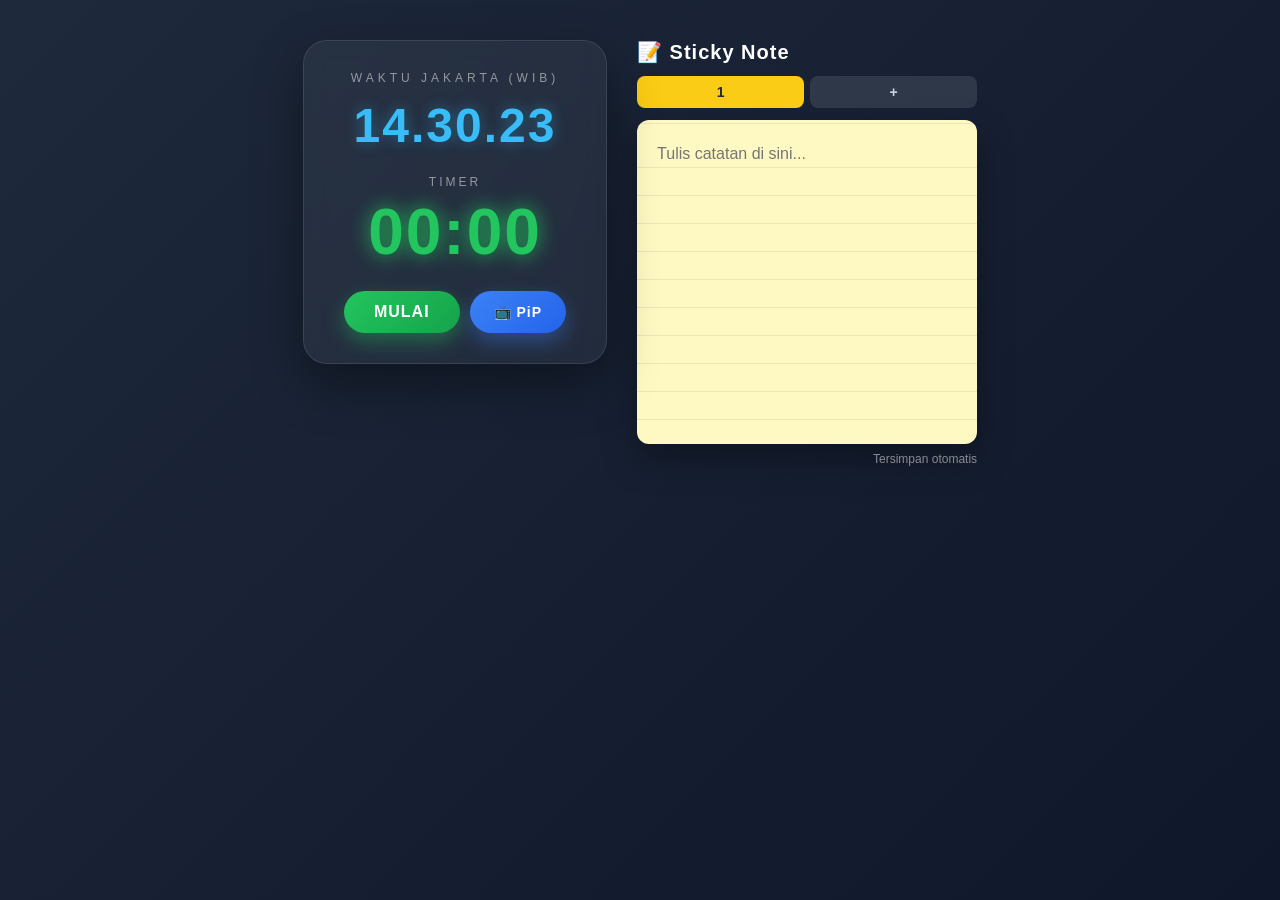
==== timer.html @ 6ead71ce "Create timer.html" ====
<!DOCTYPE html>
<html lang="id">
<head>
<meta charset="UTF-8">
<meta name="viewport" content="width=device-width, initial-scale=1.0">
<title>Timer, Jam Jakarta & Sticky Note</title>
<style>
  * {
    margin: 0;
    padding: 0;
    box-sizing: border-box;
    font-family: 'Segoe UI', Tahoma, sans-serif;
  }

  body {
    min-height: 100vh;
    background: linear-gradient(135deg, #1e293b, #0f172a);
    display: flex;
    flex-wrap: wrap;
    justify-content: center;
    align-items: flex-start;
    gap: 30px;
    padding: 40px 20px;
    color: #fff;
  }

  /* ===== KARTU UTAMA (TIMER + JAM) ===== */
  .main-card {
    background: rgba(255,255,255,0.05);
    border: 1px solid rgba(255,255,255,0.1);
    border-radius: 24px;
    padding: 30px 40px;
    text-align: center;
    backdrop-filter: blur(10px);
    box-shadow: 0 20px 50px rgba(0,0,0,0.4);
    display: flex;
    flex-direction: column;
    align-items: center;
    gap: 8px;
    transition: background 0.3s;
  }

  /* Mode PiP: background lebih gelap agar kontras */
  .main-card.pip-mode {
    background: #0f172a;
    border-color: #334155;
  }

  /* Jam Jakarta */
  .clock-display {
    font-size: 48px;
    font-weight: 600;
    font-variant-numeric: tabular-nums;
    letter-spacing: 2px;
    color: #38bdf8;
    text-shadow: 0 0 15px rgba(56,189,248,0.4);
    line-height: 1.2;
  }

  .clock-label {
    font-size: 12px;
    letter-spacing: 4px;
    text-transform: uppercase;
    opacity: 0.5;
    margin-bottom: 4px;
  }

  /* Timer */
  .timer-display {
    font-size: 64px;
    font-weight: 700;
    font-variant-numeric: tabular-nums;
    letter-spacing: 2px;
    transition: color 0.4s ease, text-shadow 0.4s ease;
    text-shadow: 0 0 20px currentColor;
    line-height: 1.1;
  }

  .timer-display.hijau   { color: #22c55e; }
  .timer-display.kuning  { color: #eab308; }
  .timer-display.merah   { color: #ef4444; }

  .timer-label {
    font-size: 12px;
    letter-spacing: 3px;
    text-transform: uppercase;
    opacity: 0.5;
  }

  /* Tombol-tombol */
  .btn-row {
    display: flex;
    gap: 10px;
    margin-top: 16px;
    flex-wrap: wrap;
    justify-content: center;
  }

  .btn {
    padding: 12px 30px;
    font-size: 16px;
    font-weight: 700;
    letter-spacing: 1px;
    border: none;
    border-radius: 50px;
    cursor: pointer;
    transition: transform 0.15s, box-shadow 0.15s, opacity 0.2s;
    color: #fff;
  }

  .btn:hover:not(:disabled) { transform: translateY(-2px); }
  .btn:active:not(:disabled) { transform: translateY(1px); }
  .btn:disabled { opacity: 0.5; cursor: not-allowed; }

  .btn-start {
    background: linear-gradient(135deg, #22c55e, #16a34a);
    box-shadow: 0 8px 20px rgba(34,197,94,0.4);
  }

  .btn-pip {
    background: linear-gradient(135deg, #3b82f6, #2563eb);
    box-shadow: 0 8px 20px rgba(59,130,246,0.4);
    font-size: 14px;
    padding: 10px 24px;
  }

  /* ===== STICKY NOTE ===== */
  .note-container {
    width: 340px;
  }

  .note-header {
    display: flex;
    justify-content: space-between;
    align-items: center;
    margin-bottom: 12px;
  }

  .note-header h2 { font-size: 20px; font-weight: 600; letter-spacing: 1px; }

  .note-tabs { display: flex; gap: 6px; flex-wrap: wrap; margin-bottom: 12px; }

  .note-tab {
    flex: 1;
    min-width: 40px;
    padding: 8px 0;
    text-align: center;
    font-size: 14px;
    font-weight: 600;
    border: none;
    border-radius: 8px;
    cursor: pointer;
    background: rgba(255,255,255,0.1);
    color: #cbd5e1;
    transition: background 0.2s, color 0.2s;
  }

  .note-tab.active { background: #facc15; color: #1e293b; }

  .sticky-note {
    background: #fef9c3;
    color: #422006;
    border-radius: 12px;
    padding: 20px;
    min-height: 320px;
    box-shadow: 0 15px 35px rgba(0,0,0,0.35);
    background-image: repeating-linear-gradient(
      transparent,
      transparent 27px,
      rgba(0,0,0,0.07) 27px,
      rgba(0,0,0,0.07) 28px
    );
    background-position: 0 20px;
  }

  .sticky-note textarea {
    width: 100%;
    min-height: 280px;
    background: transparent;
    border: none;
    outline: none;
    resize: none;
    font-size: 16px;
    line-height: 28px;
    color: #422006;
    font-family: 'Comic Sans MS', 'Segoe UI', sans-serif;
  }

  .note-status { margin-top: 8px; font-size: 12px; opacity: 0.5; text-align: right; transition: opacity 0.3s; }

  /* ===== RESPONSIVE ===== */
  @media (max-width: 760px) {
    .clock-display { font-size: 36px; }
    .timer-display { font-size: 52px; }
    .main-card { padding: 24px 28px; }
    .note-container { width: 100%; max-width: 400px; }
  }
</style>
</head>
<body>

  <!-- ===== KARTU UTAMA: JAM + TIMER ===== -->
  <div class="main-card" id="mainCard">
    <!-- Jam Jakarta -->
    <div class="clock-label">Waktu Jakarta (WIB)</div>
    <div class="clock-display" id="clockDisplay">--:--:--</div>

    <!-- Timer -->
    <div class="timer-label" style="margin-top: 12px;">Timer</div>
    <div class="timer-display hijau" id="timerDisplay">00:00</div>

    <!-- Tombol -->
    <div class="btn-row">
      <button class="btn btn-start" id="startBtn" onclick="startTimer()">MULAI</button>
      <button class="btn btn-pip" id="pipBtn" onclick="togglePiP()">📺 PiP</button>
    </div>
  </div>

  <!-- ===== STICKY NOTE ===== -->
  <div class="note-container">
    <div class="note-header">
      <h2>📝 Sticky Note</h2>
    </div>
    <div class="note-tabs" id="tabs"></div>
    <div class="sticky-note">
      <textarea id="noteArea" placeholder="Tulis catatan di sini..."></textarea>
    </div>
    <div class="note-status" id="noteStatus">Tersimpan otomatis</div>
  </div>

<script>
  /* =========================================================
     JAM JAKARTA (WIB)
     ========================================================= */
  function updateClock() {
    const now = new Date();
    // Format jam:menit:detik dengan timezone Asia/Jakarta
    const timeStr = now.toLocaleTimeString('id-ID', {
      timeZone: 'Asia/Jakarta',
      hour: '2-digit',
      minute: '2-digit',
      second: '2-digit',
      hour12: false
    });
    document.getElementById('clockDisplay').textContent = timeStr;
  }
  // Update jam setiap detik
  setInterval(updateClock, 1000);
  updateClock(); // panggil langsung saat load

  /* =========================================================
     TIMER
     ========================================================= */
  let seconds = 0;
  let interval = null;
  let running = false;

  const timerDisplay = document.getElementById('timerDisplay');
  const startBtn = document.getElementById('startBtn');

  function formatTime(total) {
    const m = Math.floor(total / 60).toString().padStart(2, '0');
    const s = (total % 60).toString().padStart(2, '0');
    return `${m}:${s}`;
  }

  // Aturan warna:
  // 0 - 60 detik   -> hijau
  // 61 - 110 detik -> kuning (menit 1:01 s/d 1:50)
  // >= 111 detik   -> merah (mulai menit 1:51 ke atas)
  function getColorClass(total) {
    if (total <= 60) return 'hijau';
    if (total <= 110) return 'kuning';
    return 'merah';
  }

  function updateTimerDisplay() {
    timerDisplay.textContent = formatTime(seconds);
    const cls = getColorClass(seconds);
    timerDisplay.classList.remove('hijau', 'kuning', 'merah');
    timerDisplay.classList.add(cls);
  }

  function startTimer() {
    if (running) return;
    running = true;
    seconds = 0;
    updateTimerDisplay();
    startBtn.disabled = true;
    startBtn.textContent = 'BERJALAN...';
    interval = setInterval(() => {
      seconds++;
      updateTimerDisplay();
    }, 1000);
  }

  /* =========================================================
     STICKY NOTE (MULTI TAB)
     ========================================================= */
  const STORAGE_KEY = 'sticky_notes_timerApp';
  const noteArea = document.getElementById('noteArea');
  const tabsEl = document.getElementById('tabs');
  const statusEl = document.getElementById('noteStatus');

  let notes = [];
  let activeIndex = 0;

  function loadNotes() {
    try {
      const raw = localStorage.getItem(STORAGE_KEY);
      notes = raw ? JSON.parse(raw) : [];
    } catch (e) {
      notes = [];
    }
    if (!Array.isArray(notes) || notes.length === 0) notes = [''];
    activeIndex = 0;
  }

  function saveNotes() {
    localStorage.setItem(STORAGE_KEY, JSON.stringify(notes));
    statusEl.textContent = 'Tersimpan ✓';
    statusEl.style.opacity = '0.8';
    clearTimeout(saveNotes._t);
    saveNotes._t = setTimeout(() => {
      statusEl.textContent = 'Tersimpan otomatis';
      statusEl.style.opacity = '0.5';
    }, 1200);
  }

  function renderTabs() {
    tabsEl.innerHTML = '';
    notes.forEach((_, i) => {
      const btn = document.createElement('button');
      btn.className = 'note-tab' + (i === activeIndex ? ' active' : '');
      btn.textContent = i + 1;
      btn.onclick = () => switchNote(i);
      tabsEl.appendChild(btn);
    });
    // Tombol tambah catatan
    const addBtn = document.createElement('button');
    addBtn.className = 'note-tab';
    addBtn.textContent = '+';
    addBtn.title = 'Tambah catatan baru';
    addBtn.onclick = addNote;
    tabsEl.appendChild(addBtn);
  }

  function renderNote() {
    noteArea.value = notes[activeIndex] || '';
  }

  function switchNote(i) {
    activeIndex = i;
    renderTabs();
    renderNote();
  }

  function addNote() {
    notes.push('');
    activeIndex = notes.length - 1;
    saveNotes();
    renderTabs();
    renderNote();
    noteArea.focus();
  }

  noteArea.addEventListener('input', () => {
    notes[activeIndex] = noteArea.value;
    saveNotes();
  });

  // Inisialisasi sticky note
  loadNotes();
  renderTabs();
  renderNote();

  /* =========================================================
     PICTURE-IN-PICTURE (Timer + Jam Jakarta)
     ========================================================= */
  let pipWindow = null;
  const mainCard = document.getElementById('mainCard');
  const pipBtn = document.getElementById('pipBtn');

  async function togglePiP() {
    // Jika PiP sudah terbuka, tutup
    if (pipWindow) {
      pipWindow.close();
      return;
    }

    // Cek dukungan browser
    if (!('documentPictureInPicture' in window)) {
      alert('Browser Anda belum mendukung Document Picture-in-Picture. Gunakan Chrome atau Edge versi terbaru.');
      return;
    }

    try {
      // 1. Buka jendela PiP baru
      pipWindow = await documentPictureInPicture.requestWindow({
        width: 360,
        height: 220,
        disallowReturnToOpener: false
      });

      // 2. Salin stylesheet dari halaman utama ke jendela PiP
      [...document.styleSheets].forEach((styleSheet) => {
        try {
          const cssRules = [...styleSheet.cssRules].map(rule => rule.cssText).join('');
          const style = document.createElement('style');
          style.textContent = cssRules;
          pipWindow.document.head.appendChild(style);
        } catch (e) {
          // Jika CORS, gunakan link
          const link = document.createElement('link');
          link.rel = 'stylesheet';
          link.href = styleSheet.href;
          pipWindow.document.head.appendChild(link);
        }
      });

      // 3. Atur body jendela PiP
      pipWindow.document.body.style.margin = '0';
      pipWindow.document.body.style.background = '#0f172a';
      pipWindow.document.body.style.display = 'flex';
      pipWindow.document.body.style.justifyContent = 'center';
      pipWindow.document.body.style.alignItems = 'center';
      pipWindow.document.body.style.height = '100vh';
      pipWindow.document.body.style.padding = '10px';
      pipWindow.document.body.style.boxSizing = 'border-box';

      // 4. Pindahkan kartu utama (jam + timer + tombol) ke PiP
      mainCard.classList.add('pip-mode');
      pipWindow.document.body.appendChild(mainCard);

      // 5. Ubah teks tombol PiP
      pipBtn.textContent = '✖ Tutup PiP';

      // 6. Handle saat PiP ditutup (oleh user atau program)
      pipWindow.addEventListener('pagehide', () => {
        // Kembalikan kartu ke body utama
        document.body.prepend(mainCard);
        mainCard.classList.remove('pip-mode');
        pipBtn.textContent = '📺 PiP';
        pipWindow = null;
      });

    } catch (error) {
      console.error('Gagal membuka PiP:', error);
      alert('Gagal membuka Picture-in-Picture. Pastikan Anda mengakses via HTTPS atau localhost.');
      pipWindow = null;
    }
  }
</script>
</body>
</html>
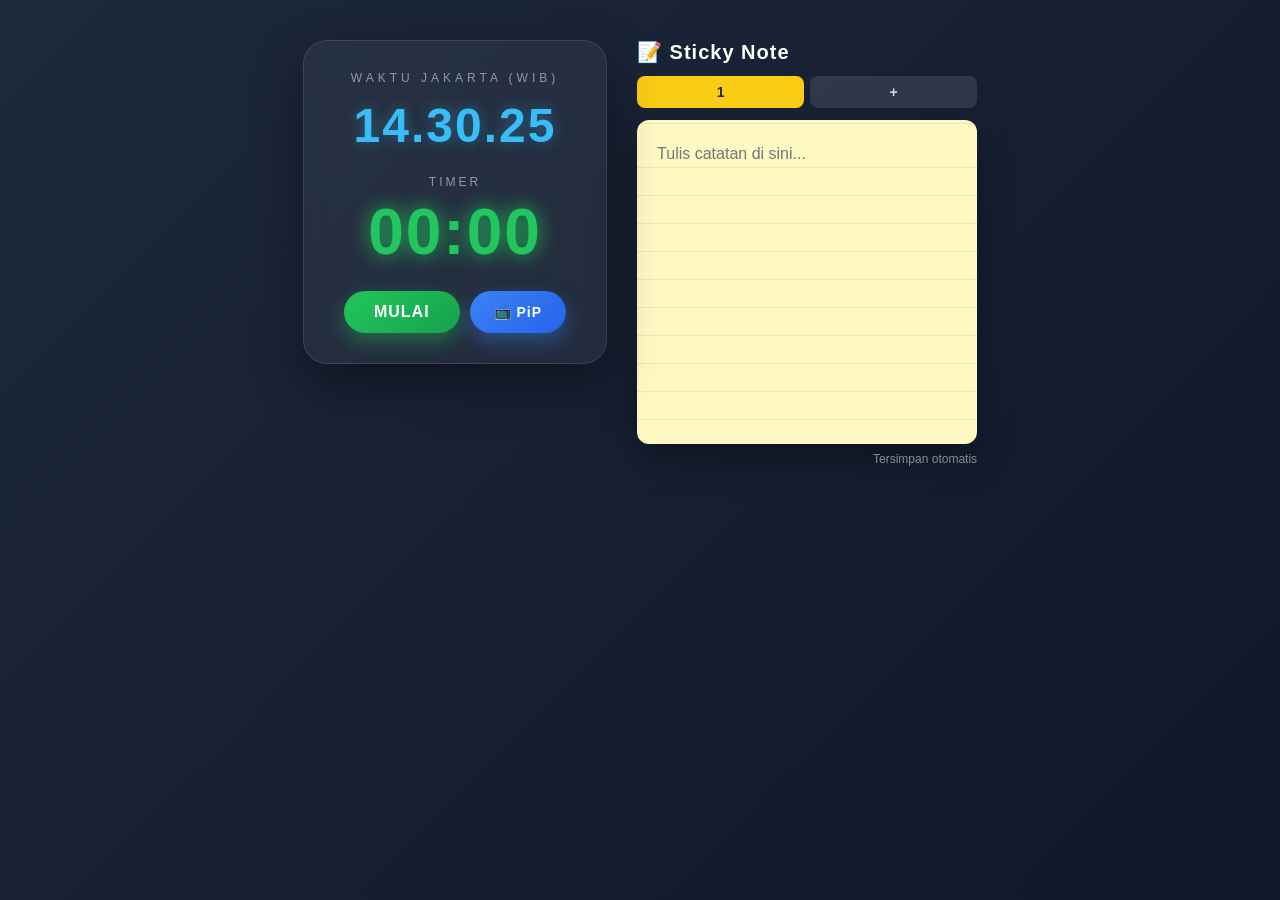
==== commit f1f14f21: "Update timer.html" ====
--- a/timer.html
+++ b/timer.html
@@ -5,109 +5,56 @@
 <meta name="viewport" content="width=device-width, initial-scale=1.0">
 <title>Timer, Jam Jakarta & Sticky Note</title>
 <style>
-  * {
-    margin: 0;
-    padding: 0;
-    box-sizing: border-box;
-    font-family: 'Segoe UI', Tahoma, sans-serif;
-  }
+  * { margin: 0; padding: 0; box-sizing: border-box; font-family: 'Segoe UI', Tahoma, sans-serif; }
 
   body {
     min-height: 100vh;
     background: linear-gradient(135deg, #1e293b, #0f172a);
-    display: flex;
-    flex-wrap: wrap;
-    justify-content: center;
-    align-items: flex-start;
-    gap: 30px;
-    padding: 40px 20px;
-    color: #fff;
-  }
-
-  /* ===== KARTU UTAMA (TIMER + JAM) ===== */
+    display: flex; flex-wrap: wrap; justify-content: center; align-items: flex-start;
+    gap: 30px; padding: 40px 20px; color: #fff;
+  }
+
   .main-card {
     background: rgba(255,255,255,0.05);
     border: 1px solid rgba(255,255,255,0.1);
-    border-radius: 24px;
-    padding: 30px 40px;
-    text-align: center;
+    border-radius: 24px; padding: 30px 40px; text-align: center;
     backdrop-filter: blur(10px);
     box-shadow: 0 20px 50px rgba(0,0,0,0.4);
-    display: flex;
-    flex-direction: column;
-    align-items: center;
-    gap: 8px;
+    display: flex; flex-direction: column; align-items: center; gap: 8px;
     transition: background 0.3s;
   }
-
-  /* Mode PiP: background lebih gelap agar kontras */
-  .main-card.pip-mode {
-    background: #0f172a;
-    border-color: #334155;
-  }
-
-  /* Jam Jakarta */
+  .main-card.pip-mode { background: #0f172a; border-color: #334155; }
+
   .clock-display {
-    font-size: 48px;
-    font-weight: 600;
-    font-variant-numeric: tabular-nums;
-    letter-spacing: 2px;
-    color: #38bdf8;
-    text-shadow: 0 0 15px rgba(56,189,248,0.4);
-    line-height: 1.2;
-  }
-
+    font-size: 48px; font-weight: 600; font-variant-numeric: tabular-nums;
+    letter-spacing: 2px; color: #38bdf8;
+    text-shadow: 0 0 15px rgba(56,189,248,0.4); line-height: 1.2;
+  }
   .clock-label {
-    font-size: 12px;
-    letter-spacing: 4px;
-    text-transform: uppercase;
-    opacity: 0.5;
-    margin-bottom: 4px;
-  }
-
-  /* Timer */
+    font-size: 12px; letter-spacing: 4px; text-transform: uppercase;
+    opacity: 0.5; margin-bottom: 4px;
+  }
+
   .timer-display {
-    font-size: 64px;
-    font-weight: 700;
-    font-variant-numeric: tabular-nums;
-    letter-spacing: 2px;
-    transition: color 0.4s ease, text-shadow 0.4s ease;
-    text-shadow: 0 0 20px currentColor;
-    line-height: 1.1;
-  }
-
+    font-size: 64px; font-weight: 700; font-variant-numeric: tabular-nums;
+    letter-spacing: 2px; transition: color 0.4s ease, text-shadow 0.4s ease;
+    text-shadow: 0 0 20px currentColor; line-height: 1.1;
+  }
   .timer-display.hijau   { color: #22c55e; }
   .timer-display.kuning  { color: #eab308; }
   .timer-display.merah   { color: #ef4444; }
 
   .timer-label {
-    font-size: 12px;
-    letter-spacing: 3px;
-    text-transform: uppercase;
-    opacity: 0.5;
-  }
-
-  /* Tombol-tombol */
-  .btn-row {
-    display: flex;
-    gap: 10px;
-    margin-top: 16px;
-    flex-wrap: wrap;
-    justify-content: center;
-  }
+    font-size: 12px; letter-spacing: 3px; text-transform: uppercase; opacity: 0.5;
+  }
+
+  .btn-row { display: flex; gap: 10px; margin-top: 16px; flex-wrap: wrap; justify-content: center; }
 
   .btn {
-    padding: 12px 30px;
-    font-size: 16px;
-    font-weight: 700;
-    letter-spacing: 1px;
-    border: none;
-    border-radius: 50px;
-    cursor: pointer;
+    padding: 12px 30px; font-size: 16px; font-weight: 700; letter-spacing: 1px;
+    border: none; border-radius: 50px; cursor: pointer; color: #fff;
     transition: transform 0.15s, box-shadow 0.15s, opacity 0.2s;
-    color: #fff;
-  }
-
+  }
   .btn:hover:not(:disabled) { transform: translateY(-2px); }
   .btn:active:not(:disabled) { transform: translateY(1px); }
   .btn:disabled { opacity: 0.5; cursor: not-allowed; }
@@ -116,79 +63,40 @@
     background: linear-gradient(135deg, #22c55e, #16a34a);
     box-shadow: 0 8px 20px rgba(34,197,94,0.4);
   }
-
   .btn-pip {
     background: linear-gradient(135deg, #3b82f6, #2563eb);
     box-shadow: 0 8px 20px rgba(59,130,246,0.4);
-    font-size: 14px;
-    padding: 10px 24px;
-  }
-
-  /* ===== STICKY NOTE ===== */
-  .note-container {
-    width: 340px;
-  }
-
-  .note-header {
-    display: flex;
-    justify-content: space-between;
-    align-items: center;
-    margin-bottom: 12px;
-  }
-
+    font-size: 14px; padding: 10px 24px;
+  }
+
+  .note-container { width: 340px; }
+  .note-header { display: flex; justify-content: space-between; align-items: center; margin-bottom: 12px; }
   .note-header h2 { font-size: 20px; font-weight: 600; letter-spacing: 1px; }
-
   .note-tabs { display: flex; gap: 6px; flex-wrap: wrap; margin-bottom: 12px; }
-
   .note-tab {
-    flex: 1;
-    min-width: 40px;
-    padding: 8px 0;
-    text-align: center;
-    font-size: 14px;
-    font-weight: 600;
-    border: none;
-    border-radius: 8px;
-    cursor: pointer;
-    background: rgba(255,255,255,0.1);
-    color: #cbd5e1;
+    flex: 1; min-width: 40px; padding: 8px 0; text-align: center;
+    font-size: 14px; font-weight: 600; border: none; border-radius: 8px;
+    cursor: pointer; background: rgba(255,255,255,0.1); color: #cbd5e1;
     transition: background 0.2s, color 0.2s;
   }
-
   .note-tab.active { background: #facc15; color: #1e293b; }
 
   .sticky-note {
-    background: #fef9c3;
-    color: #422006;
-    border-radius: 12px;
-    padding: 20px;
-    min-height: 320px;
-    box-shadow: 0 15px 35px rgba(0,0,0,0.35);
+    background: #fef9c3; color: #422006; border-radius: 12px; padding: 20px;
+    min-height: 320px; box-shadow: 0 15px 35px rgba(0,0,0,0.35);
     background-image: repeating-linear-gradient(
-      transparent,
-      transparent 27px,
-      rgba(0,0,0,0.07) 27px,
-      rgba(0,0,0,0.07) 28px
+      transparent, transparent 27px,
+      rgba(0,0,0,0.07) 27px, rgba(0,0,0,0.07) 28px
     );
     background-position: 0 20px;
   }
-
   .sticky-note textarea {
-    width: 100%;
-    min-height: 280px;
-    background: transparent;
-    border: none;
-    outline: none;
-    resize: none;
-    font-size: 16px;
-    line-height: 28px;
-    color: #422006;
-    font-family: 'Comic Sans MS', 'Segoe UI', sans-serif;
-  }
-
+    width: 100%; min-height: 280px; background: transparent; border: none;
+    outline: none; resize: none; font-size: 16px; line-height: 28px;
+    color: #422006; font-family: 'Comic Sans MS', 'Segoe UI', sans-serif;
+  }
   .note-status { margin-top: 8px; font-size: 12px; opacity: 0.5; text-align: right; transition: opacity 0.3s; }
 
-  /* ===== RESPONSIVE ===== */
   @media (max-width: 760px) {
     .clock-display { font-size: 36px; }
     .timer-display { font-size: 52px; }
@@ -199,28 +107,21 @@
 </head>
 <body>
 
-  <!-- ===== KARTU UTAMA: JAM + TIMER ===== -->
   <div class="main-card" id="mainCard">
-    <!-- Jam Jakarta -->
     <div class="clock-label">Waktu Jakarta (WIB)</div>
     <div class="clock-display" id="clockDisplay">--:--:--</div>
 
-    <!-- Timer -->
     <div class="timer-label" style="margin-top: 12px;">Timer</div>
     <div class="timer-display hijau" id="timerDisplay">00:00</div>
 
-    <!-- Tombol -->
     <div class="btn-row">
       <button class="btn btn-start" id="startBtn" onclick="startTimer()">MULAI</button>
       <button class="btn btn-pip" id="pipBtn" onclick="togglePiP()">📺 PiP</button>
     </div>
   </div>
 
-  <!-- ===== STICKY NOTE ===== -->
   <div class="note-container">
-    <div class="note-header">
-      <h2>📝 Sticky Note</h2>
-    </div>
+    <div class="note-header"><h2>📝 Sticky Note</h2></div>
     <div class="note-tabs" id="tabs"></div>
     <div class="sticky-note">
       <textarea id="noteArea" placeholder="Tulis catatan di sini..."></textarea>
@@ -230,33 +131,39 @@
 
 <script>
   /* =========================================================
+     REFERENSI ELEMEN (disimpan di variabel global)
+     PENTING: referensi ini tetap valid walau elemen dipindah
+     ke dokumen lain (jendela PiP).
+     ========================================================= */
+  const clockDisplay = document.getElementById('clockDisplay');
+  const timerDisplay = document.getElementById('timerDisplay');
+  const mainCard     = document.getElementById('mainCard');
+  const startBtn     = document.getElementById('startBtn');
+  const pipBtn       = document.getElementById('pipBtn');
+
+  /* =========================================================
      JAM JAKARTA (WIB)
+     Menggunakan referensi elemen yang tersimpan, sehingga
+     tetap update walau elemen sudah pindah ke PiP.
      ========================================================= */
   function updateClock() {
     const now = new Date();
-    // Format jam:menit:detik dengan timezone Asia/Jakarta
     const timeStr = now.toLocaleTimeString('id-ID', {
       timeZone: 'Asia/Jakarta',
-      hour: '2-digit',
-      minute: '2-digit',
-      second: '2-digit',
+      hour: '2-digit', minute: '2-digit', second: '2-digit',
       hour12: false
     });
-    document.getElementById('clockDisplay').textContent = timeStr;
-  }
-  // Update jam setiap detik
+    clockDisplay.textContent = timeStr;
+  }
   setInterval(updateClock, 1000);
-  updateClock(); // panggil langsung saat load
+  updateClock();
 
   /* =========================================================
      TIMER
      ========================================================= */
   let seconds = 0;
+  let running = false;
   let interval = null;
-  let running = false;
-
-  const timerDisplay = document.getElementById('timerDisplay');
-  const startBtn = document.getElementById('startBtn');
 
   function formatTime(total) {
     const m = Math.floor(total / 60).toString().padStart(2, '0');
@@ -264,10 +171,6 @@
     return `${m}:${s}`;
   }
 
-  // Aturan warna:
-  // 0 - 60 detik   -> hijau
-  // 61 - 110 detik -> kuning (menit 1:01 s/d 1:50)
-  // >= 111 detik   -> merah (mulai menit 1:51 ke atas)
   function getColorClass(total) {
     if (total <= 60) return 'hijau';
     if (total <= 110) return 'kuning';
@@ -299,7 +202,7 @@
      ========================================================= */
   const STORAGE_KEY = 'sticky_notes_timerApp';
   const noteArea = document.getElementById('noteArea');
-  const tabsEl = document.getElementById('tabs');
+  const tabsEl   = document.getElementById('tabs');
   const statusEl = document.getElementById('noteStatus');
 
   let notes = [];
@@ -309,9 +212,7 @@
     try {
       const raw = localStorage.getItem(STORAGE_KEY);
       notes = raw ? JSON.parse(raw) : [];
-    } catch (e) {
-      notes = [];
-    }
+    } catch (e) { notes = []; }
     if (!Array.isArray(notes) || notes.length === 0) notes = [''];
     activeIndex = 0;
   }
@@ -336,7 +237,6 @@
       btn.onclick = () => switchNote(i);
       tabsEl.appendChild(btn);
     });
-    // Tombol tambah catatan
     const addBtn = document.createElement('button');
     addBtn.className = 'note-tab';
     addBtn.textContent = '+';
@@ -345,22 +245,14 @@
     tabsEl.appendChild(addBtn);
   }
 
-  function renderNote() {
-    noteArea.value = notes[activeIndex] || '';
-  }
-
-  function switchNote(i) {
-    activeIndex = i;
-    renderTabs();
-    renderNote();
-  }
+  function renderNote() { noteArea.value = notes[activeIndex] || ''; }
+
+  function switchNote(i) { activeIndex = i; renderTabs(); renderNote(); }
 
   function addNote() {
     notes.push('');
     activeIndex = notes.length - 1;
-    saveNotes();
-    renderTabs();
-    renderNote();
+    saveNotes(); renderTabs(); renderNote();
     noteArea.focus();
   }
 
@@ -369,40 +261,31 @@
     saveNotes();
   });
 
-  // Inisialisasi sticky note
   loadNotes();
   renderTabs();
   renderNote();
 
   /* =========================================================
-     PICTURE-IN-PICTURE (Timer + Jam Jakarta)
+     PICTURE-IN-PICTURE
      ========================================================= */
   let pipWindow = null;
-  const mainCard = document.getElementById('mainCard');
-  const pipBtn = document.getElementById('pipBtn');
 
   async function togglePiP() {
-    // Jika PiP sudah terbuka, tutup
-    if (pipWindow) {
-      pipWindow.close();
-      return;
-    }
-
-    // Cek dukungan browser
+    if (pipWindow) { pipWindow.close(); return; }
+
     if (!('documentPictureInPicture' in window)) {
       alert('Browser Anda belum mendukung Document Picture-in-Picture. Gunakan Chrome atau Edge versi terbaru.');
       return;
     }
 
     try {
-      // 1. Buka jendela PiP baru
       pipWindow = await documentPictureInPicture.requestWindow({
         width: 360,
         height: 220,
         disallowReturnToOpener: false
       });
 
-      // 2. Salin stylesheet dari halaman utama ke jendela PiP
+      // Salin stylesheet
       [...document.styleSheets].forEach((styleSheet) => {
         try {
           const cssRules = [...styleSheet.cssRules].map(rule => rule.cssText).join('');
@@ -410,7 +293,6 @@
           style.textContent = cssRules;
           pipWindow.document.head.appendChild(style);
         } catch (e) {
-          // Jika CORS, gunakan link
           const link = document.createElement('link');
           link.rel = 'stylesheet';
           link.href = styleSheet.href;
@@ -418,30 +300,35 @@
         }
       });
 
-      // 3. Atur body jendela PiP
-      pipWindow.document.body.style.margin = '0';
-      pipWindow.document.body.style.background = '#0f172a';
-      pipWindow.document.body.style.display = 'flex';
-      pipWindow.document.body.style.justifyContent = 'center';
-      pipWindow.document.body.style.alignItems = 'center';
-      pipWindow.document.body.style.height = '100vh';
-      pipWindow.document.body.style.padding = '10px';
-      pipWindow.document.body.style.boxSizing = 'border-box';
-
-      // 4. Pindahkan kartu utama (jam + timer + tombol) ke PiP
+      // Styling body PiP
+      Object.assign(pipWindow.document.body.style, {
+        margin: '0',
+        background: '#0f172a',
+        display: 'flex',
+        justifyContent: 'center',
+        alignItems: 'center',
+        height: '100vh',
+        padding: '10px',
+        boxSizing: 'border-box'
+      });
+
+      // Pindahkan kartu utama (berisi jam + timer + tombol) ke PiP
       mainCard.classList.add('pip-mode');
       pipWindow.document.body.appendChild(mainCard);
 
-      // 5. Ubah teks tombol PiP
       pipBtn.textContent = '✖ Tutup PiP';
 
-      // 6. Handle saat PiP ditutup (oleh user atau program)
+      // Saat PiP ditutup, kembalikan ke halaman utama
       pipWindow.addEventListener('pagehide', () => {
-        // Kembalikan kartu ke body utama
         document.body.prepend(mainCard);
         mainCard.classList.remove('pip-mode');
         pipBtn.textContent = '📺 PiP';
         pipWindow = null;
+
+        // PASTIKAN jam & timer langsung update saat kembali,
+        // supaya tidak menampilkan nilai lama (stale) sesaat
+        updateClock();
+        updateTimerDisplay();
       });
 
     } catch (error) {
